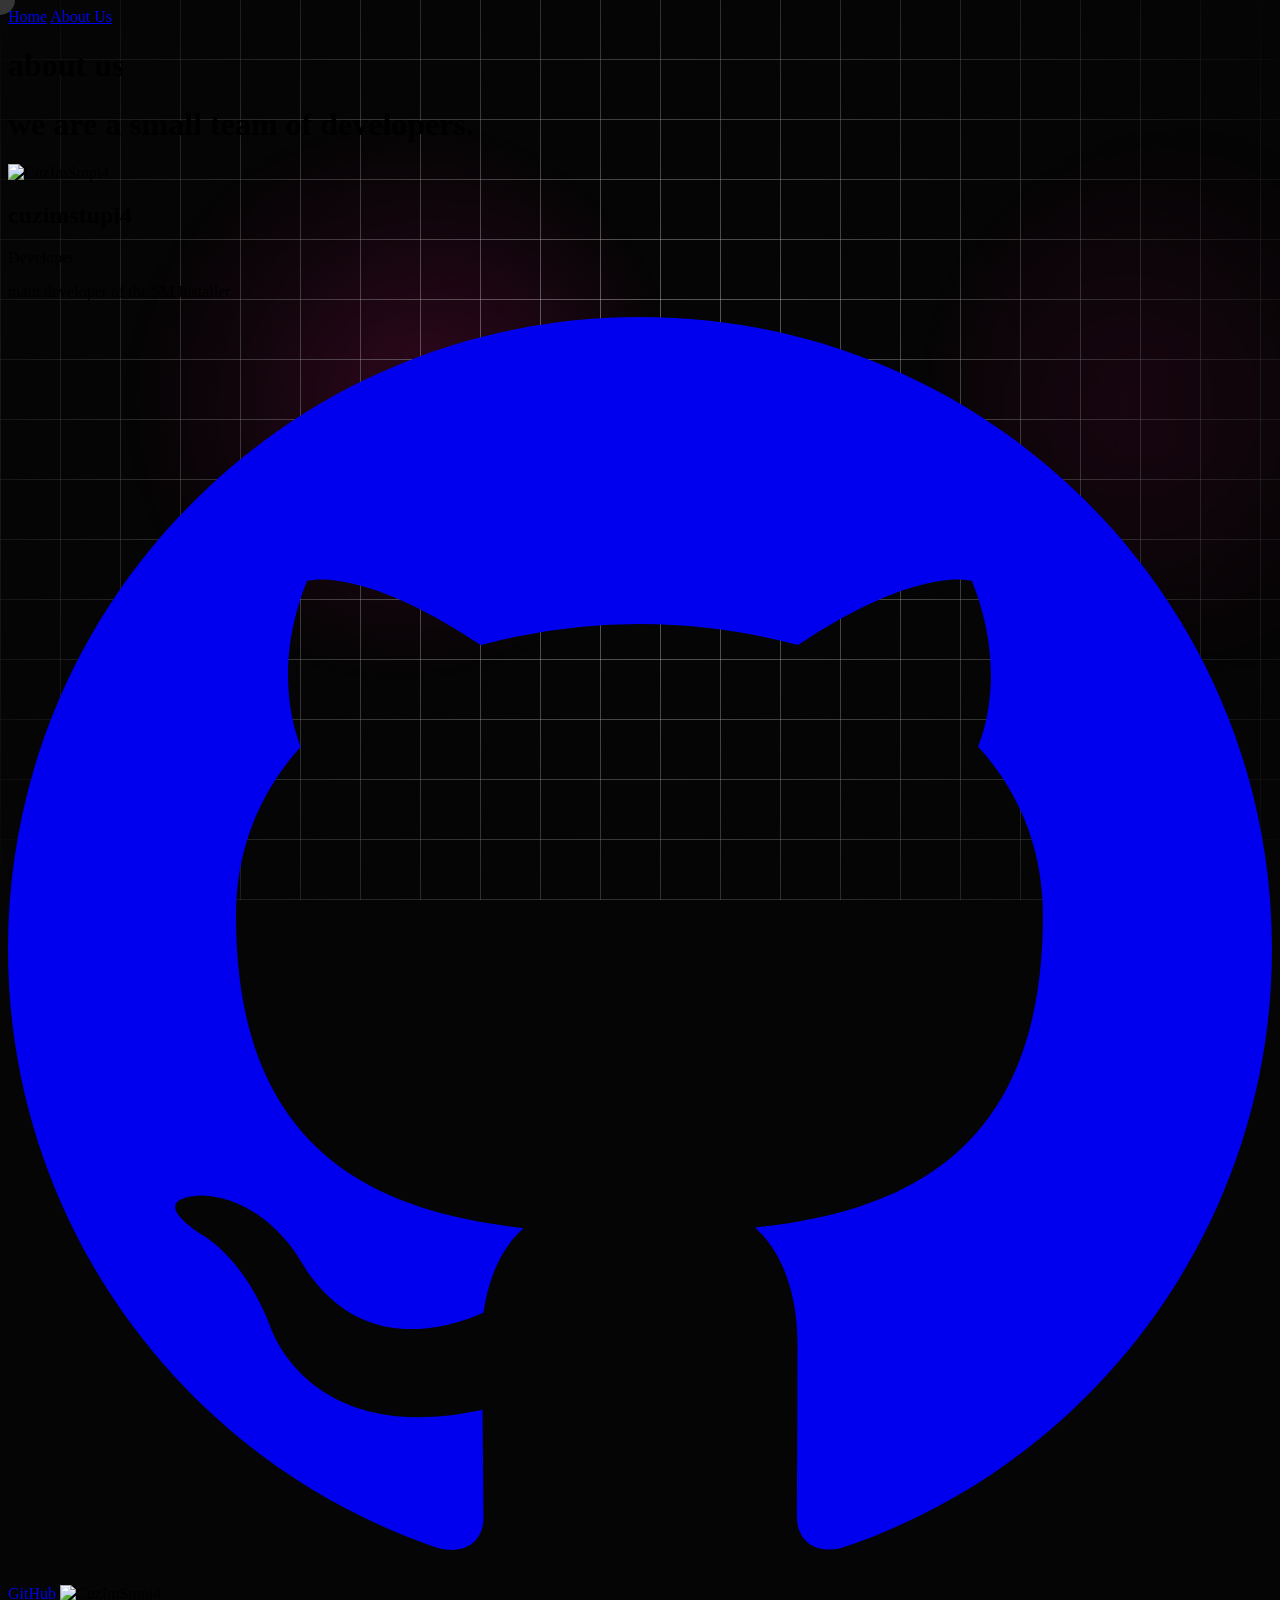
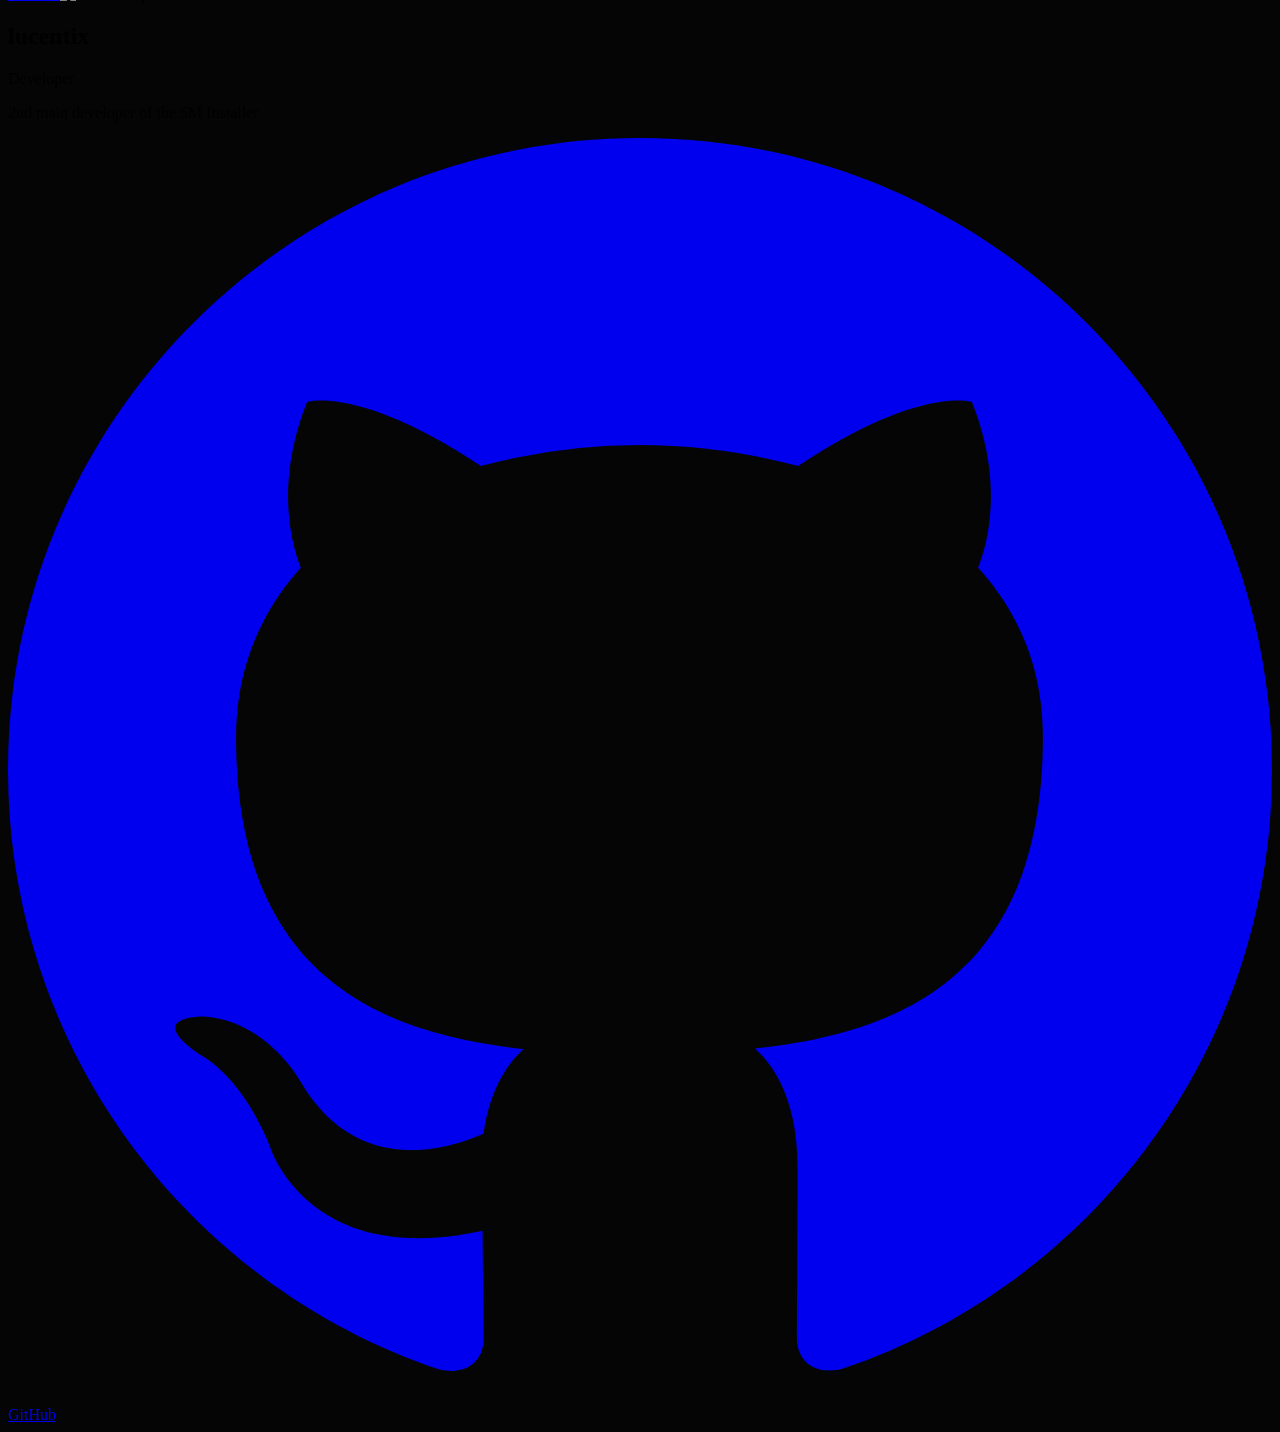
==== about/index.html @ f2bfa6c4 "init for Home page" ====
<!DOCTYPE html>
<html lang="en">

<head>
    <meta charset="UTF-8">
    <meta name="viewport" content="width=device-width, initial-scale=1.0">
    <title>About Us</title>
    <script src="https://unpkg.com/@tailwindcss/browser@4"></script>
    <script src="https://kit.fontawesome.com/a076d05399.js" crossorigin="anonymous"></script>
    <link rel="stylesheet" href="cursor.css" />
    <script src="cursor.js"></script>
    <style>
        .grid-background {
            background-image:
                linear-gradient(0deg, rgba(255, 255, 255, 0.4) 1px, transparent 1px),
                linear-gradient(90deg, rgba(255, 255, 255, 0.4) 1px, transparent 1px),
                radial-gradient(circle, rgba(255, 20, 147, 0.2) 10%, transparent 50%);
            background-size: 60px 60px, 60px 60px, 800px 800px;
            position: fixed;
            top: 0;
            left: 0;
            width: 100%;
            height: 100%;
            z-index: -1;
            -webkit-mask-image: radial-gradient(circle, rgba(0, 0, 0, 1) 75%, rgba(0, 0, 0, 0) 100%);
            mask-image: radial-gradient(circle, rgb(0, 0, 0) 0%, rgba(0, 0, 0, 0) 100%);
            mask-composite: exclude;
            -webkit-mask-composite: destination-out;
        }

        body {
            background-color: rgb(5, 5, 5);
            overflow: hidden;
        }

        .navbar {
            padding: 14px 50px;
            font-size: 1.25rem;
        }
    </style>
</head>

<body class="text-gray-300">
    <div class="grid-background"></div>

    <nav class="py-8 flex justify-center gap-10">
        <a href="../index.html" class="text-gray-300 hover:text-gray-100 text-lg font-semibold">Home</a>
        <a href="/about/index.html"
            class="text-gray-300 hover:text-gray-100 text-lg font-semibold">About Us</a>
    </nav>

    <div class="container mx-auto p-8">
        <div class="p-6 rounded-xl bg-[#0E0E0E]">
            <h1 class="subpixel-antialiased text-4xl font-bold mb-1 text-center text-gray-100">about us</h1>
            <h1 class="subpixel-antialiased text-lg font-bold mb-5 text-center text-stone-500">we are a small team of
                developers.</h1>
            <div class="flex justify-center gap-8">
                <selection
                    class="bg-[#161616] p-6 rounded-lg w-64 text-center transform transition-transform duration-500 hover:scale-105">
                    <img src="https://cdn.discordapp.com/avatars/517764829927440396/7c426a372ed836f25544ea96459bd780.webp?size=4096"
                        alt="CuzImStupi4" class="w-36 h-36 rounded-full mx-auto mb-4">
                    <h2 class="text-xl font-bold text-gray-100">cuzimstupi4</h2>
                    <p class="text-gray-400 mb-1">Developer</p>
                    <p class="text-sm text-gray-400 mb-2">main developer of the 5M Installer</p>
                    <a href="https://github.com/CuzImStupi4" target="_blank"
                        class="text-gray-300 hover:text-gray-200 flex justify-center items-center">
                        <svg xmlns="http://www.w3.org/2000/svg" class="h-5 w-5 mr-2" fill="currentColor"
                            viewBox="0 0 24 24">
                            <path
                                d="M12 0C5.37 0 0 5.37 0 12c0 5.3 3.44 9.8 8.21 11.39.6.11.82-.26.82-.58 0-.29-.01-1.05-.02-2.06-3.34.73-4.04-1.61-4.04-1.61-.54-1.37-1.33-1.74-1.33-1.74-1.09-.74.08-.72.08-.72 1.2.08 1.83 1.23 1.83 1.23 1.07 1.83 2.8 1.3 3.48.99.11-.78.42-1.3.76-1.6-2.66-.3-5.46-1.33-5.46-5.92 0-1.31.47-2.38 1.23-3.22-.12-.3-.54-1.51.12-3.15 0 0 1-.32 3.3 1.22a11.55 11.55 0 013.01-.4c1.02 0 2.04.14 3.01.4 2.3-1.54 3.3-1.22 3.3-1.22.66 1.64.24 2.85.12 3.15.77.84 1.23 1.91 1.23 3.22 0 4.6-2.8 5.62-5.47 5.91.43.37.81 1.1.81 2.22 0 1.6-.01 2.9-.01 3.29 0 .32.22.7.83.58C20.56 21.8 24 17.3 24 12 24 5.37 18.63 0 12 0z" />
                        </svg>
                        GitHub
                    </a>
                </selection>

                <selection
                    class="bg-[#161616] p-6 rounded-lg w-64 text-center transform transition-transform duration-500 hover:scale-105">
                    <img src="https://cdn.discordapp.com/avatars/1059077615580880967/a09beb7666b4270667ef76ef7536464f.webp?size=1024&format=webp&width=800&height=800"
                        alt="CuzImStupi4" class="w-36 h-36 rounded-full mx-auto mb-4">
                    <h2 class="text-xl font-bold text-gray-100">lucentix</h2>
                    <p class="text-gray-400 mb-1">Developer</p>
                    <p class="text-sm text-gray-400 mb-2">2nd main developer of the 5M Installer</p>
                    <a href="https://github.com/Lucentix" target="_blank"
                        class="text-gray-300 hover:text-gray-200 flex justify-center items-center">
                        <svg xmlns="http://www.w3.org/2000/svg" class="h-5 w-5 mr-2" fill="currentColor"
                            viewBox="0 0 24 24">
                            <path
                                d="M12 0C5.37 0 0 5.37 0 12c0 5.3 3.44 9.8 8.21 11.39.6.11.82-.26.82-.58 0-.29-.01-1.05-.02-2.06-3.34.73-4.04-1.61-4.04-1.61-.54-1.37-1.33-1.74-1.33-1.74-1.09-.74.08-.72.08-.72 1.2.08 1.83 1.23 1.83 1.23 1.07 1.83 2.8 1.3 3.48.99.11-.78.42-1.3.76-1.6-2.66-.3-5.46-1.33-5.46-5.92 0-1.31.47-2.38 1.23-3.22-.12-.3-.54-1.51.12-3.15 0 0 1-.32 3.3 1.22a11.55 11.55 0 013.01-.4c1.02 0 2.04.14 3.01.4 2.3-1.54 3.3-1.22 3.3-1.22.66 1.64.24 2.85.12 3.15.77.84 1.23 1.91 1.23 3.22 0 4.6-2.8 5.62-5.47 5.91.43.37.81 1.1.81 2.22 0 1.6-.01 2.9-.01 3.29 0 .32.22.7.83.58C20.56 21.8 24 17.3 24 12 24 5.37 18.63 0 12 0z" />
                        </svg>
                        GitHub
                    </a>
                </selection>
            </div>
        </div>
    </div>
</body>

</html>
---- about/cursor.css ----
* {
    cursor: none
}

.custom-cursor {
    position: absolute;
    width: 20px;
    height: 20px;
    background-color: hsla(0,0%,80%,.25);
    border-radius: 50%;
    pointer-events: none;
    transition: transform .1s ease,width .1s ease,height .1s ease;
    transform: translate(-50%,-50%);
    z-index: 9999
}

.custom-cursor.expanded {
    width: 30px;
    height: 30px
}

.custom-cursor.contracted {
    width: 20px;
    height: 20px
}

.custom-cursor.clicked {
    width: 15px;
    height: 15px
}

.custom-cursor.text-pointer {
    width: 3px;
    height: 30px;
    background-color: hsla(0,0%,80%,.75);
    animation: flash .5s infinite;
    border-radius: 2px
}

@keyframes flash {
    0%,to {
        opacity: 1
    }

    50% {
        opacity: 0
    }
}

@media (max-width: 768px) {
    .custom-cursor {
        display:none
    }
}

button:hover {
    cursor: none
}
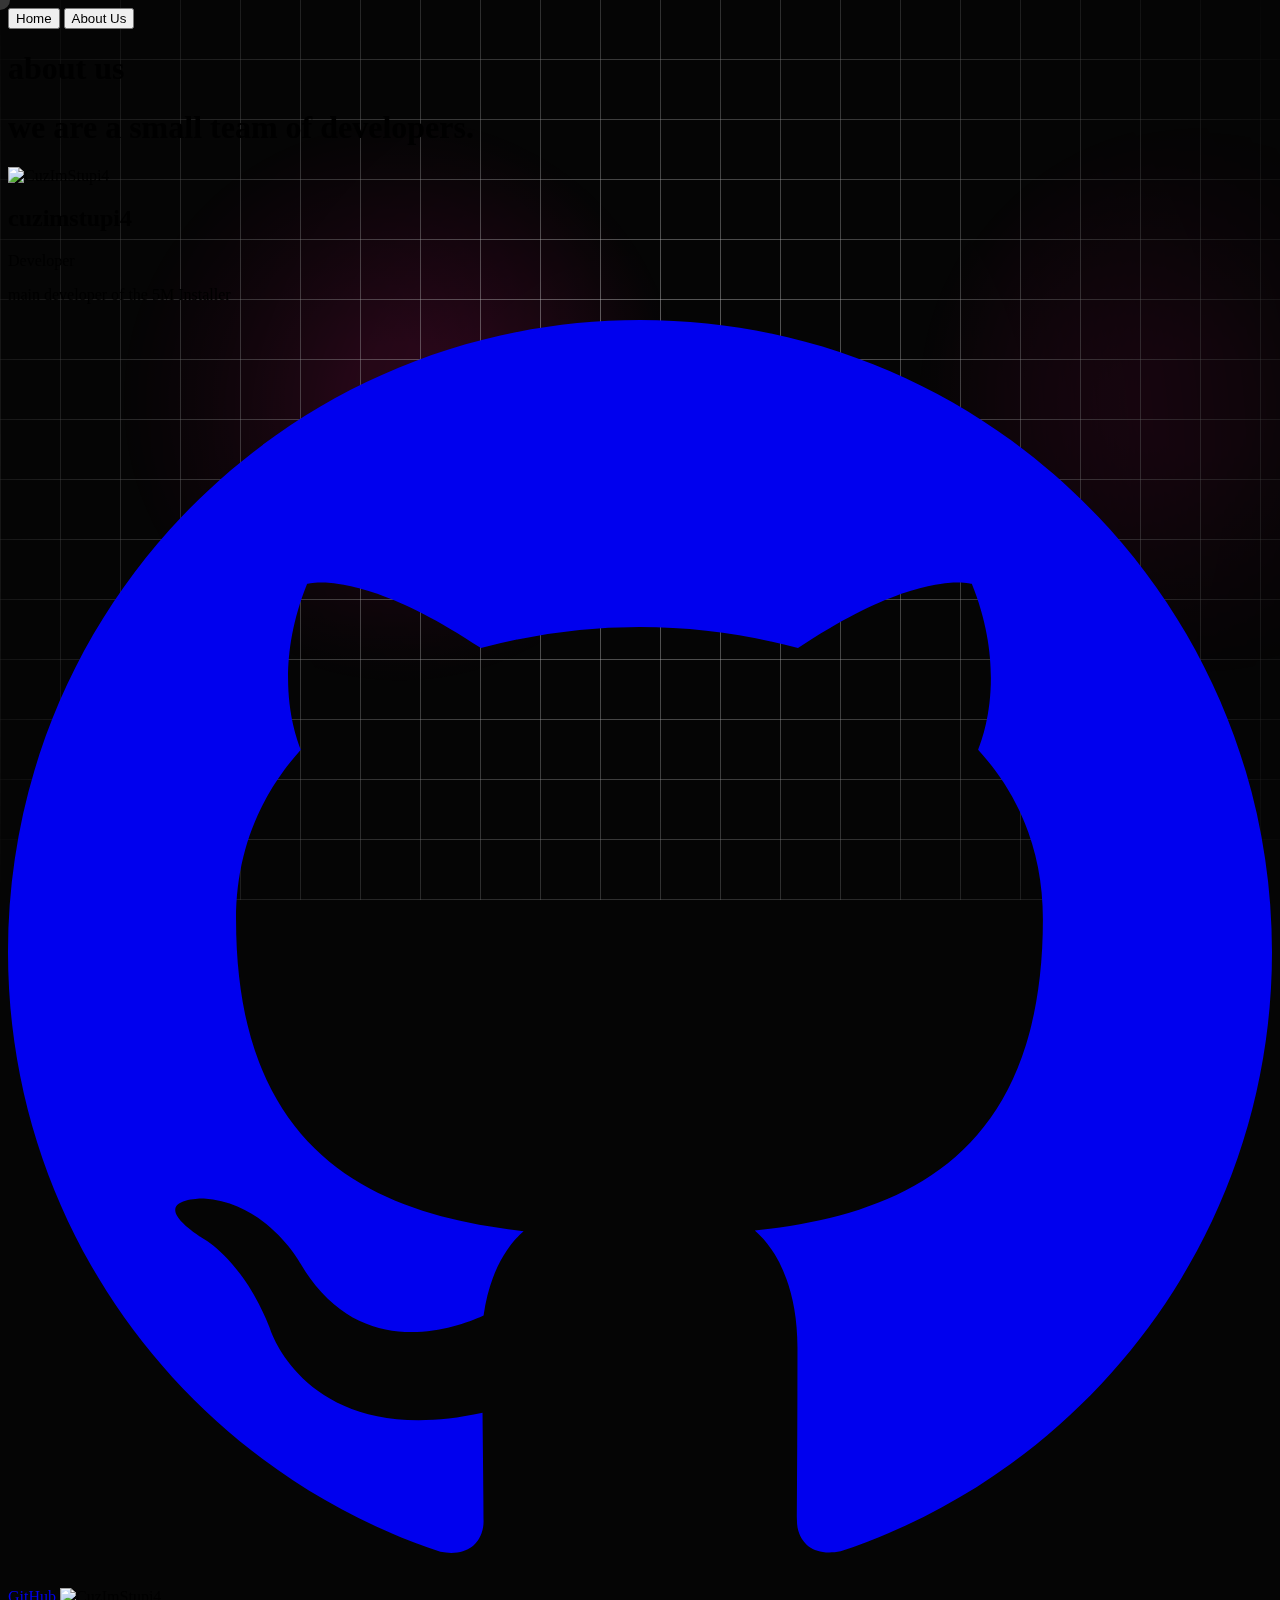
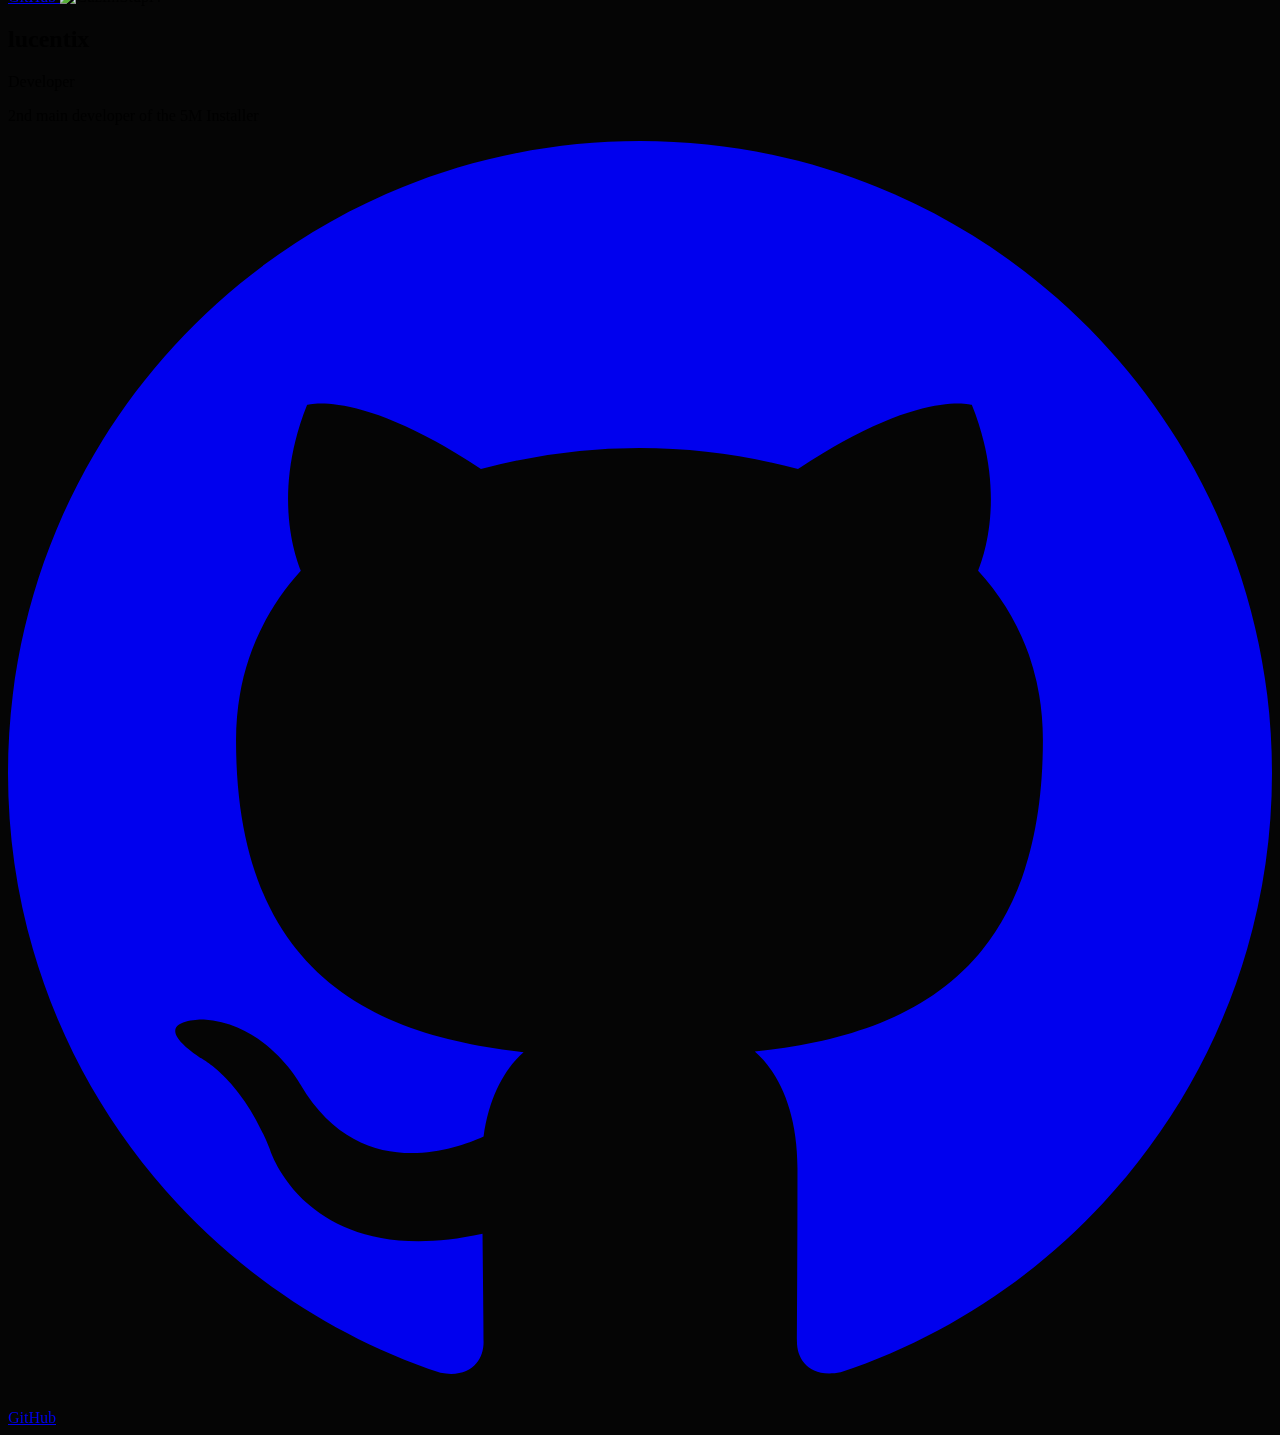
==== commit a242fcde: "(2) Fixed second page :)" ====
--- a/about/index.html
+++ b/about/index.html
@@ -44,12 +44,20 @@
     <div class="grid-background"></div>
 
     <nav class="py-8 flex justify-center gap-10">
-        <a href="../index.html" class="text-gray-300 hover:text-gray-100 text-lg font-semibold">Home</a>
-        <a href="/about/index.html"
-            class="text-gray-300 hover:text-gray-100 text-lg font-semibold">About Us</a>
+        <button 
+            onclick="location.href='../index.html'" 
+            class="text-gray-300 hover:text-gray-100 text-lg font-semibold">
+            Home
+        </button>
+        <button 
+            onclick="location.href='/about/index.html'" 
+            class="text-gray-300 hover:text-gray-100 text-lg font-semibold">
+            About Us
+        </button>
     </nav>
+    
 
-    <div class="container mx-auto p-8">
+    <div class="container mx-auto p-2">
         <div class="p-6 rounded-xl bg-[#0E0E0E]">
             <h1 class="subpixel-antialiased text-4xl font-bold mb-1 text-center text-gray-100">about us</h1>
             <h1 class="subpixel-antialiased text-lg font-bold mb-5 text-center text-stone-500">we are a small team of
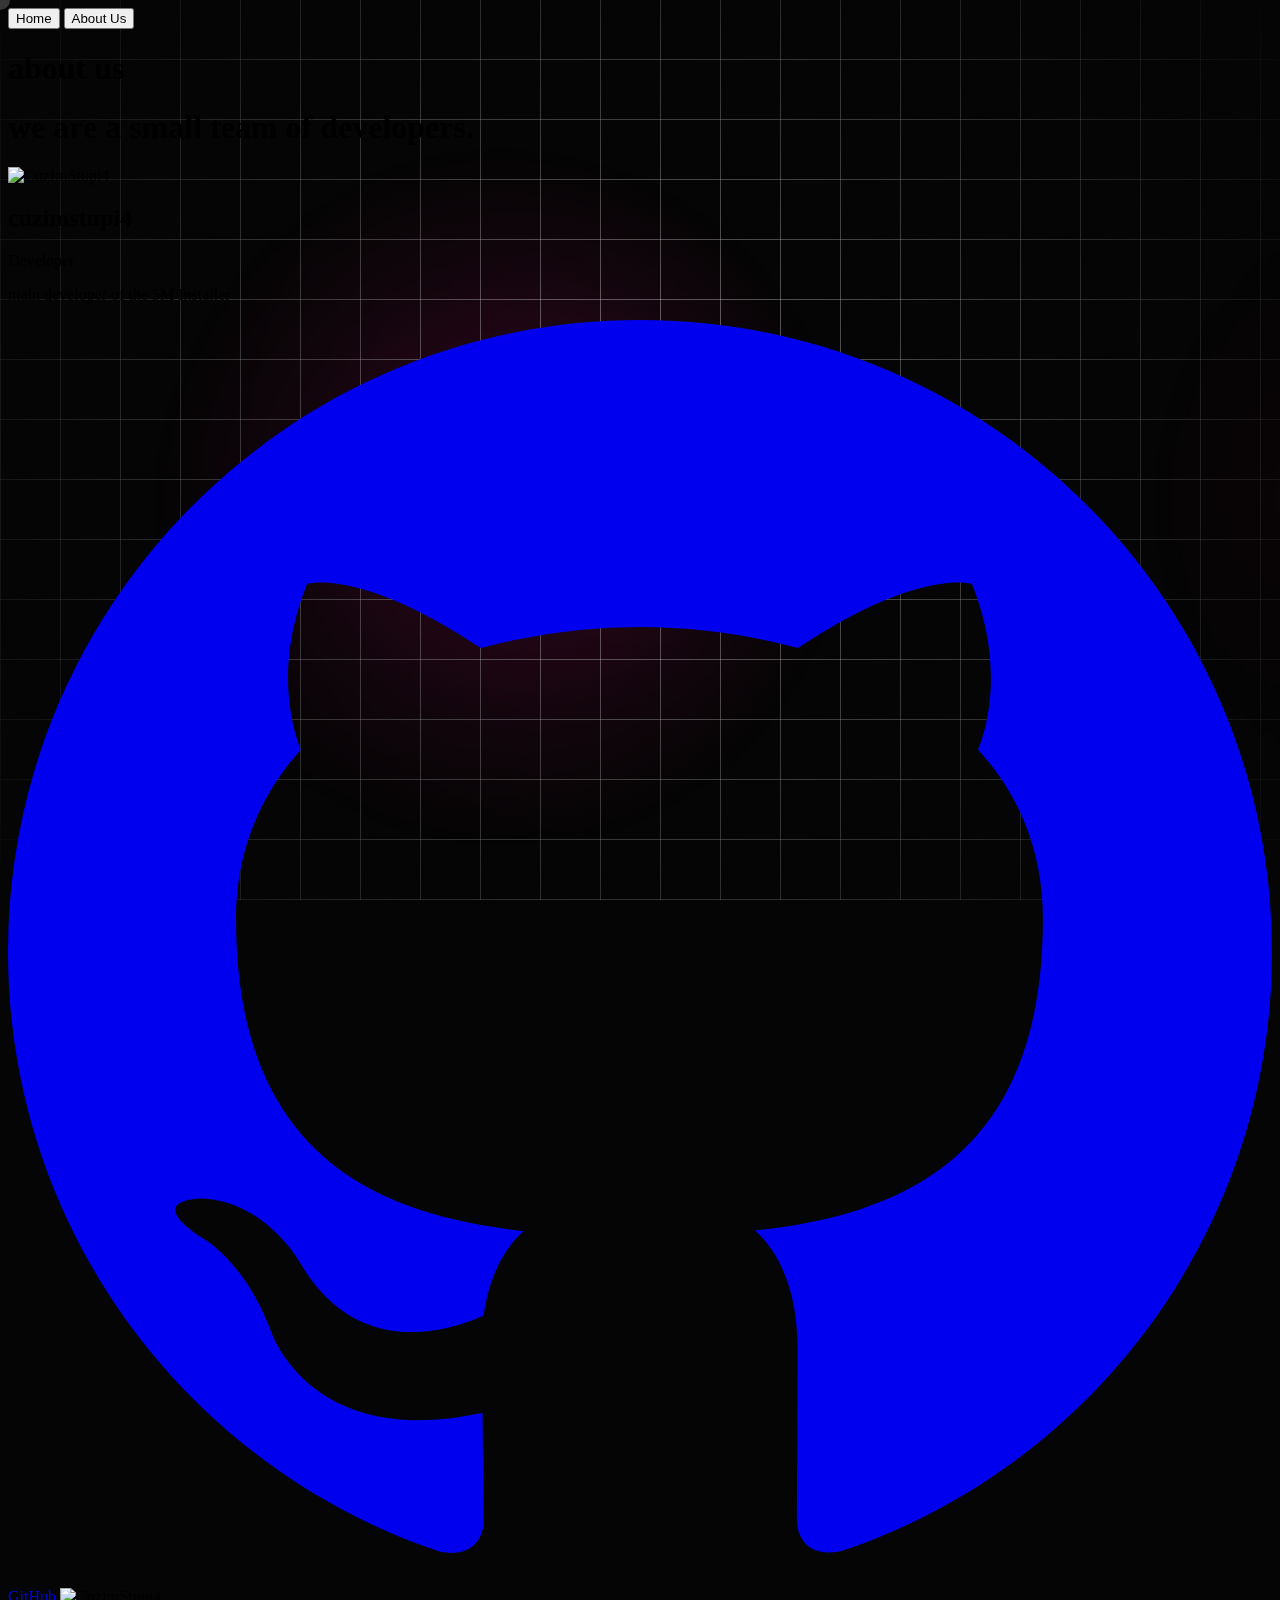
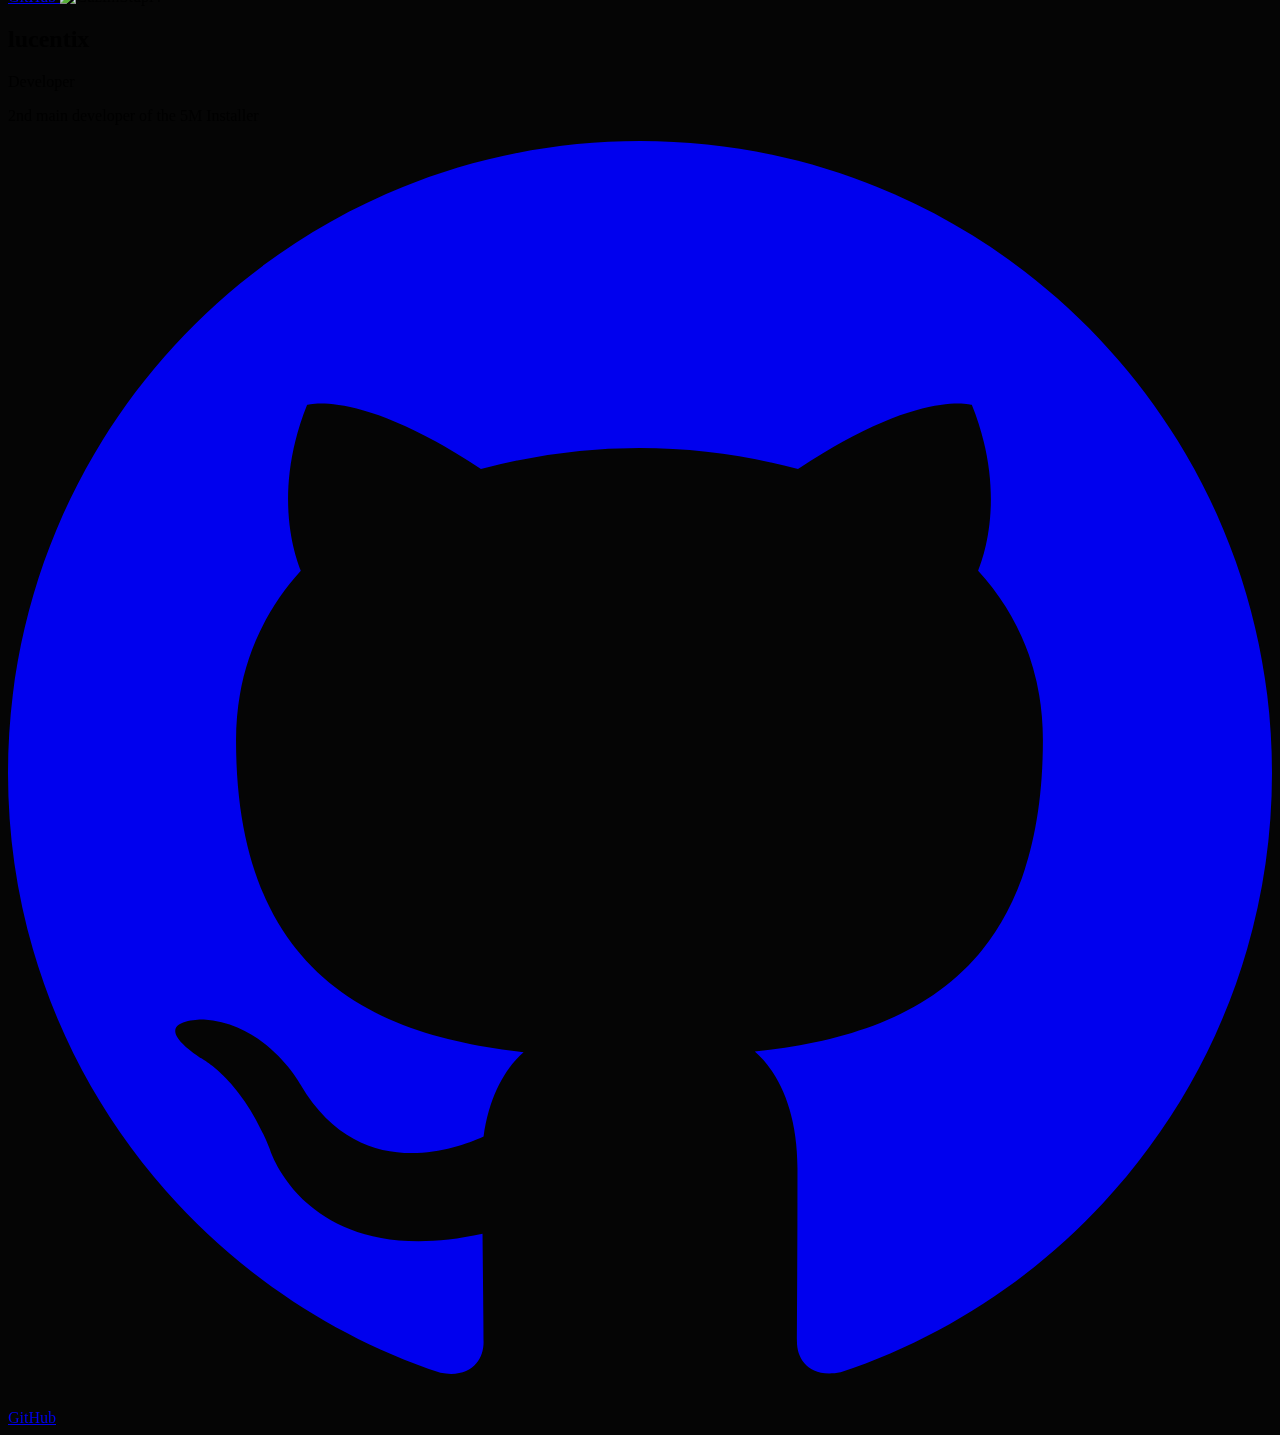
==== commit 9b7c5cbb: "Added some more glow to the About us Page" ====
--- a/about/index.html
+++ b/about/index.html
@@ -3,6 +3,8 @@
 
 <head>
     <meta charset="UTF-8">
+    <meta name="darkreader-lock">
+    <link rel="icon" type="image/x-icon" href="../favico.ico">
     <meta name="viewport" content="width=device-width, initial-scale=1.0">
     <title>About Us</title>
     <script src="https://unpkg.com/@tailwindcss/browser@4"></script>
@@ -15,7 +17,7 @@
                 linear-gradient(0deg, rgba(255, 255, 255, 0.4) 1px, transparent 1px),
                 linear-gradient(90deg, rgba(255, 255, 255, 0.4) 1px, transparent 1px),
                 radial-gradient(circle, rgba(255, 20, 147, 0.2) 10%, transparent 50%);
-            background-size: 60px 60px, 60px 60px, 800px 800px;
+            background-size: 60px 60px, 60px 60px, 1000px 1000px;
             position: fixed;
             top: 0;
             left: 0;
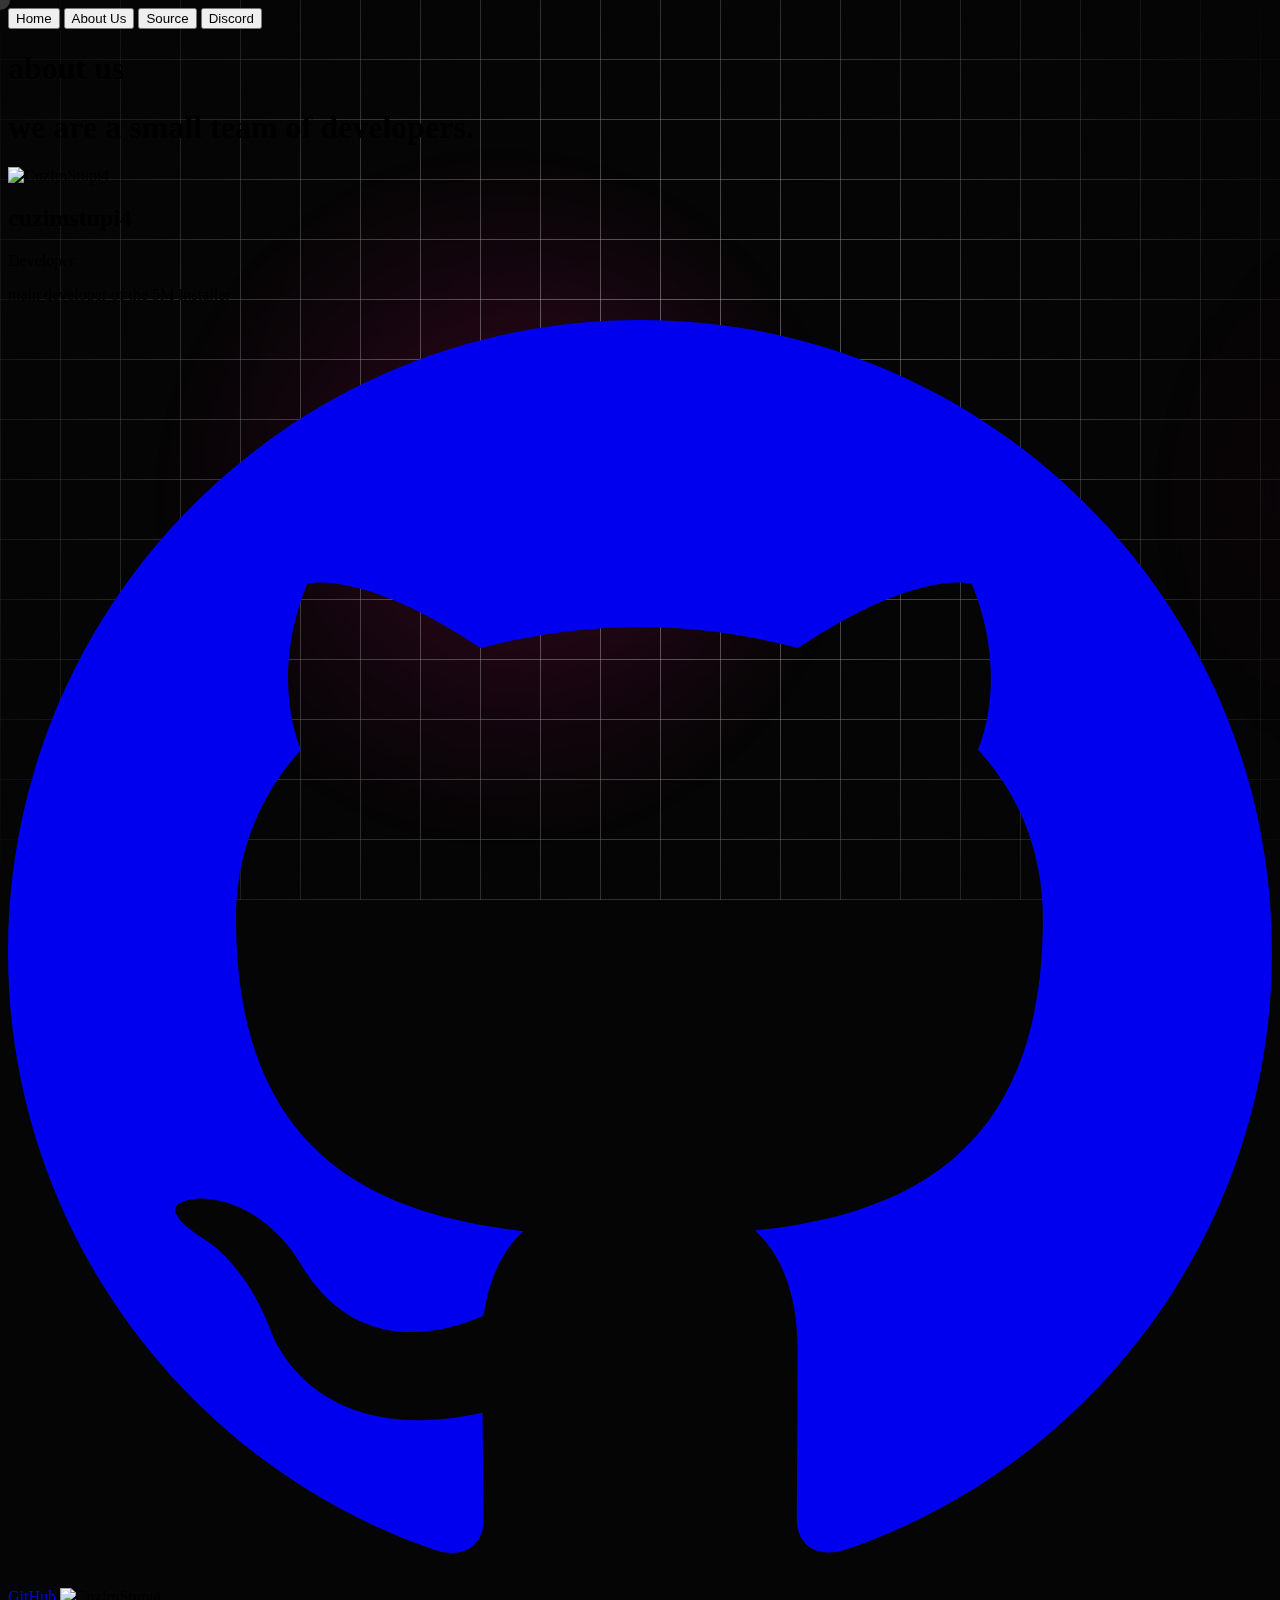
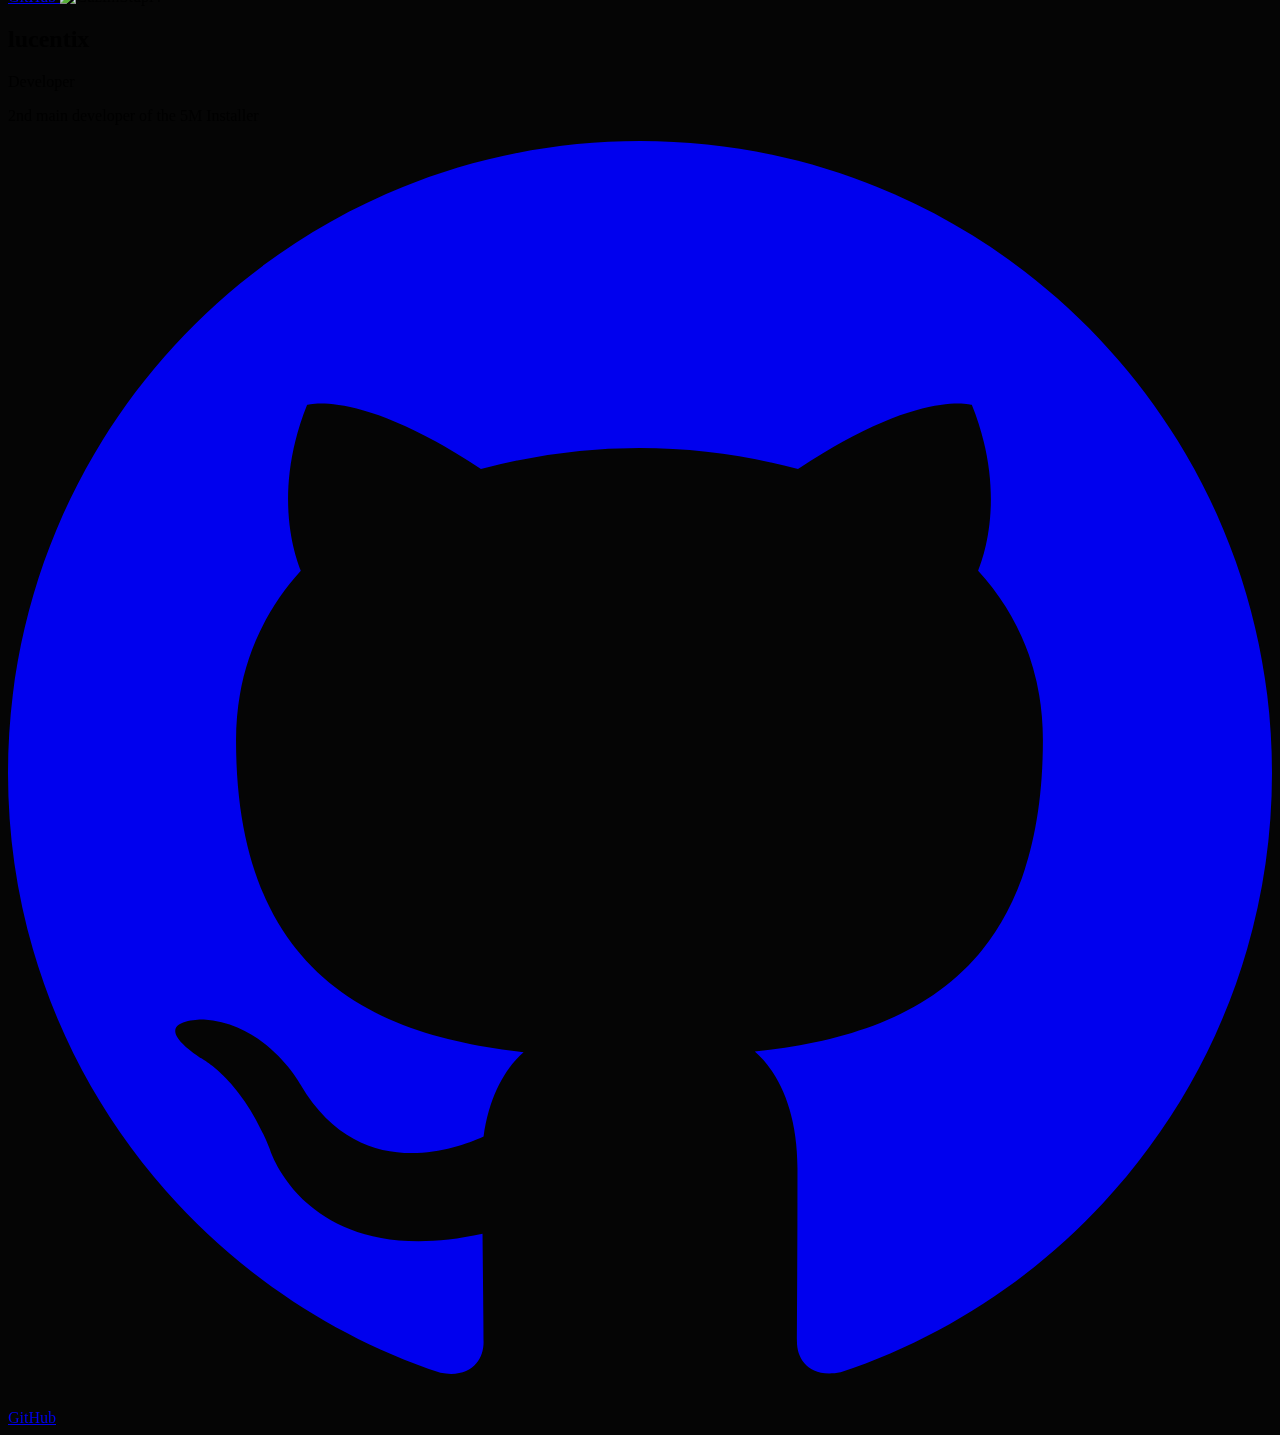
==== commit 664f2bad: "Added Source button & Disord button" ====
--- a/about/index.html
+++ b/about/index.html
@@ -46,18 +46,23 @@
     <div class="grid-background"></div>
 
     <nav class="py-8 flex justify-center gap-10">
-        <button 
-            onclick="location.href='../index.html'" 
-            class="text-gray-300 hover:text-gray-100 text-lg font-semibold">
+        <button onclick="location.href='../index.html'" class="text-gray-300 hover:text-gray-100 text-lg font-semibold">
             Home
         </button>
-        <button 
-            onclick="location.href='/about/index.html'" 
+        <button onclick="location.href='/about/index.html'"
             class="text-gray-300 hover:text-gray-100 text-lg font-semibold">
             About Us
         </button>
+        <button onclick="location.href='https://github.com/CuzImStupi4/sunv_website'"
+            class="text-gray-300 hover:text-gray-100 text-lg font-semibold">
+            Source
+        </button>
+        <button onclick="location.href='https://discord.gg/TKtmGz2PnV'"
+            class="text-gray-300 hover:text-gray-100 text-lg font-semibold">
+            Discord
+        </button>
     </nav>
-    
+
 
     <div class="container mx-auto p-2">
         <div class="p-6 rounded-xl bg-[#0E0E0E]">
